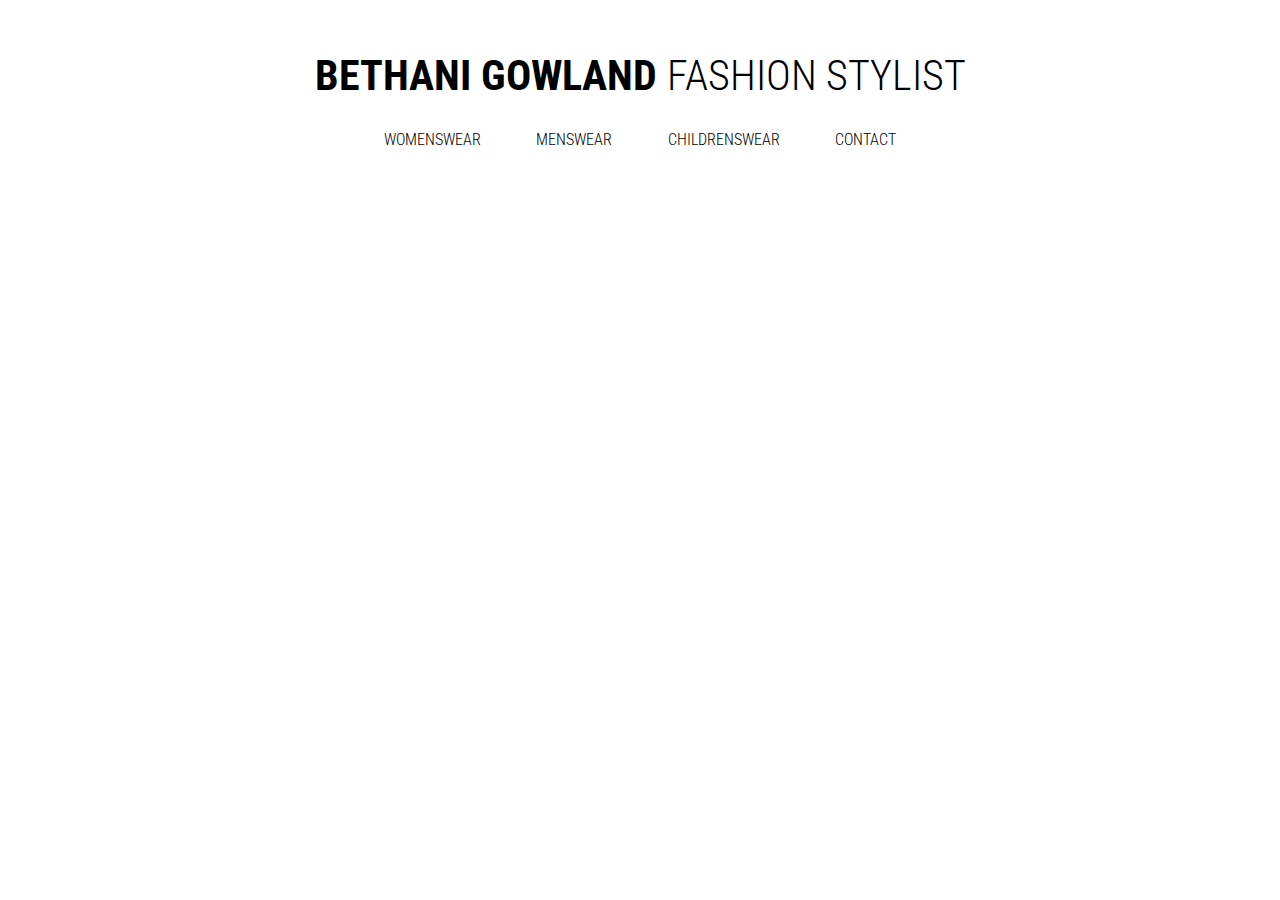
==== index.html @ 9a080d56 "Add files via upload" ====
<!DOCTYPE html>
<html lang="en">

<head>
    <meta charset="UTF-8">
    <meta name="viewport" content="width=device-width, initial-scale=1.0">
    <title>Document</title>
    <link rel="stylesheet" href="style.css">
    <script>
        window.onscroll = function () {
            scrollFunction();
        };

        function scrollFunction() {
            if (
                document.body.scrollTop > 600 ||
                document.documentElement.scrollTop > 600
            ) {
                document.getElementById("smallnavbar").style.visibility = "visible";
                document.getElementById("smalllogo").style.visibility = "visible";
                document.getElementById("smallnavbar").style.opacity = "1";
                document.getElementById("smalllogo").style.opacity = "1";
            } else {
                document.getElementById("smallnavbar").style.visibility = "hidden";
                document.getElementById("smalllogo").style.visibility = "hidden";
                document.getElementById("smallnavbar").style.opacity = "0";
                document.getElementById("smalllogo").style.opacity = "0";
            }
        }
    </script>
</head>

<body>
    <nav>
        <div class="logo"><h1>BETHANI GOWLAND <span> FASHION STYLIST</span></h1></div>
        <input type="checkbox" id="drop-menu" />
        <label for="drop-menu" class="toggle" id='main-toggle'><span class="nav-icon"></span></label>
        <ul>
            <li><a href="#">womenswear</a></li>
            <li><a href="#">menswear</a></li>
            <li><a href="#">childrenswear</a></li>
            <li><a href="#">contact</a></li>
        </ul>
    </nav>
    <div class="photo-container homepage">

        <div class="photo-column">
            <div class="photo">
                <img src="assets/landing-page/bethani-fashion-stylist-editorial-gowland-sicky-bintou.jpg" alt="" class="image">
                <a href="#" class="overlay">
                    <h3 class="text">SICKY MAGAZINE<br><span>BINTOU</span></h3>
                </a>
            </div>
            <div class="photo">
                <img src="assets/landing-page/bethani-gowland-fashion-stylist-editorial-cake-desert-rose.jpg" alt="" class="image">
                <a href="#" class="overlay">
                    <h3 class="text">SICKY MAGAZINE<br><span>BINTOU</span></h3>
                </a>
            </div>
            <div class="photo">
                <img src="assets/landing-page/bethani-gowland-fashion-stylist-ellesse.jpg" alt="" class="image">
                <a href="#" class="overlay">
                    <h3 class="text">SICKY MAGAZINE<br><span>BINTOU</span></h3>
                </a>
            </div>
            <div class="photo extra-img">
                <img src="assets/landing-page/yeti-bethani-gowland-fashion-stylist.jpg" alt="" class="image">
                <a href="#" class="overlay">
                    <h3 class="text">SICKY MAGAZINE<br><span>BINTOU</span></h3>
                </a>
            </div>
        </div>


        <div class="photo-column">
            <div class="photo">
                <img src="assets/landing-page/bethani-gowland-fashion-stylist-hunger-magazine.JPG" alt="" class="image">
                <a href="#" class="overlay">
                    <h3 class="text">SICKY MAGAZINE<br><span>BINTOU</span></h3>
                </a>
            </div>
            <div class="photo">
                <img src="assets/landing-page/bethani-gowland-fashion-stylist-money.jpg" alt="" class="image">
                <a href="#" class="overlay">
                    <h3 class="text">SICKY MAGAZINE<br><span>BINTOU</span></h3>
                </a>
            </div>
            <div class="photo">
                <img src="assets/landing-page/cake-desert-rose.jpg" alt="" class="image">
                <a href="#" class="overlay">
                    <h3 class="text">SICKY MAGAZINE<br><span>BINTOU</span></h3>
                </a>
            </div>
            <div class="photo extra-img">
                <img src="assets/landing-page/soccer-bible-umpers-for-goalposts.JPG" alt="" class="image">
                <a href="#" class="overlay">
                    <h3 class="text">SICKY MAGAZINE<br><span>BINTOU</span></h3>
                </a>
            </div>
        </div>

        <div class="photo-column">
            <div class="photo">
                <img src="assets/landing-page/ellesse-liam-hodges-bethani-gowland-fashion-stylist.jpg" alt="" class="image">
                <a href="#" class="overlay">
                    <h3 class="text">SICKY MAGAZINE<br><span>BINTOU</span></h3>
                </a>
            </div>
            <div class="photo">
                <img src="assets/landing-page/cake-magazine-2.jpg" alt="" class="image">
                <a href="#" class="overlay">
                    <h3 class="text">SICKY MAGAZINE<br><span>BINTOU</span></h3>
                </a>
            </div>
            <div class="photo">
                <img src="assets/landing-page/disorder-day-in-the-neighbourhood.jpg" alt="" class="image">
                <a href="#" class="overlay">
                    <h3 class="text">SICKY MAGAZINE<br><span>BINTOU</span></h3>
                </a>
            </div>
            
            <div class="photo extra-img">
                <img src="assets/landing-page/french-fries-magazine.jpg" alt="" class="image">
                <a href="#" class="overlay">
                    <h3 class="text">SICKY MAGAZINE<br><span>BINTOU</span></h3>
                </a>
            </div>
        </div>

        <div class="photo-column fourth-column">
            <div class="photo">
                <img src="assets/landing-page/french-fries-magazine.jpg" alt="" class="image">
                <a href="#" class="overlay">
                    <h3 class="text">SICKY MAGAZINE<br><span>BINTOU</span></h3>
                </a>
            </div>
            <div class="photo">
                <img src="assets/landing-page/soccer-bible-umpers-for-goalposts.JPG" alt="" class="image">
                <a href="#" class="overlay">
                    <h3 class="text">SICKY MAGAZINE<br><span>BINTOU</span></h3>
                </a>
            </div>
            <div class="photo">
                <img src="assets/landing-page/yeti-bethani-gowland-fashion-stylist.jpg" alt="" class="image">
                <a href="#" class="overlay">
                    <h3 class="text">SICKY MAGAZINE<br><span>BINTOU</span></h3>
                </a>
            </div>
        </div>
    </div>
</body>

</html>
---- style.css ----
@import url('https://fonts.googleapis.com/css2?family=Roboto+Condensed:ital,wght@0,300;0,400;0,700;1,300;1,400;1,700&family=Roboto:ital,wght@0,100;0,300;0,400;0,500;0,700;0,900;1,100;1,300;1,400;1,500;1,700;1,900&display=swap');

* {
    padding: 0;
    margin: 0;
}

body {
    font-family: 'Roboto Condensed', sans-serif;
}
a, a:link, a:visited, a:active {
    text-decoration: none;
    color: black;
    font-size: 16px;
    text-transform: uppercase;
    font-weight: 300;
}
h1 {
    font-size: 42px;
    text-align: center;
    padding: 1vw 0 0 0;
    margin: 0;
}



/* NAVBAR
---------------------------------------- */

nav {
    width: 100%;
    padding: 3vw 0 2vw 0;
    display: table;
    margin: 0 auto;
}
nav .logo {
    margin: auto;
}
nav .logo span {
    font-weight: 300;
}
#drop-menu {
    display: none;
    }
nav ul {
    list-style: none;
    margin: 30px auto;
    text-align: center;
}
nav ul li {
    margin: 0 2vw;
    display: inline;
}
.photo-container {
    width: 100%;
    padding: 0;
    display: flex;
    justify-content: center;
}
.photo-container .photo-column {
    margin: 0 1vw;
    width: 21.5vw;
}
.photo-container .photo-column .photo {
    width: 100%;
    position: relative;
    margin-bottom: 2vw;
    overflow: hidden;
}
.photo-container .photo-column .photo img {
    width: 100%;
    height: auto;
    display: block;
    transition: transform .3s ease-in-out;
}
.photo-container .photo-column .photo .overlay {
    position: absolute;
    top: 0;
    bottom: 0;
    left: 0;
    right: 0;
    height: 100%;
    width: 100%;
    opacity: 0;
    transition: .5s ease;
    background-color: rgba(255, 255, 255, 0.4);
}

.photo-container .photo-column .photo:hover .overlay {
    opacity: 1;
}

.photo-container .photo-column .photo:hover img {
    transform: scale(1.4,1.4);
}

.photo-container .photo-column .photo .overlay .text {
    text-align: center;
    padding: 0.5vw;
    font-family: 'Roboto Condensed';
    color: black;
    font-size: 18px;
    width: 55%;
    background: white;
    font-weight: 700;
    position: absolute;
    top: 46%;
    left: 50%;
    -ms-transform: translate(-50%, -50%);
    transform: translate(-50%, -50%);
    transition: font-size .3s ease-in-out;
}

.photo-container .photo-column .photo .overlay .text span {
    font-weight: 400;
}

.photo-container .photo-column .extra-img {
    display: none;
}
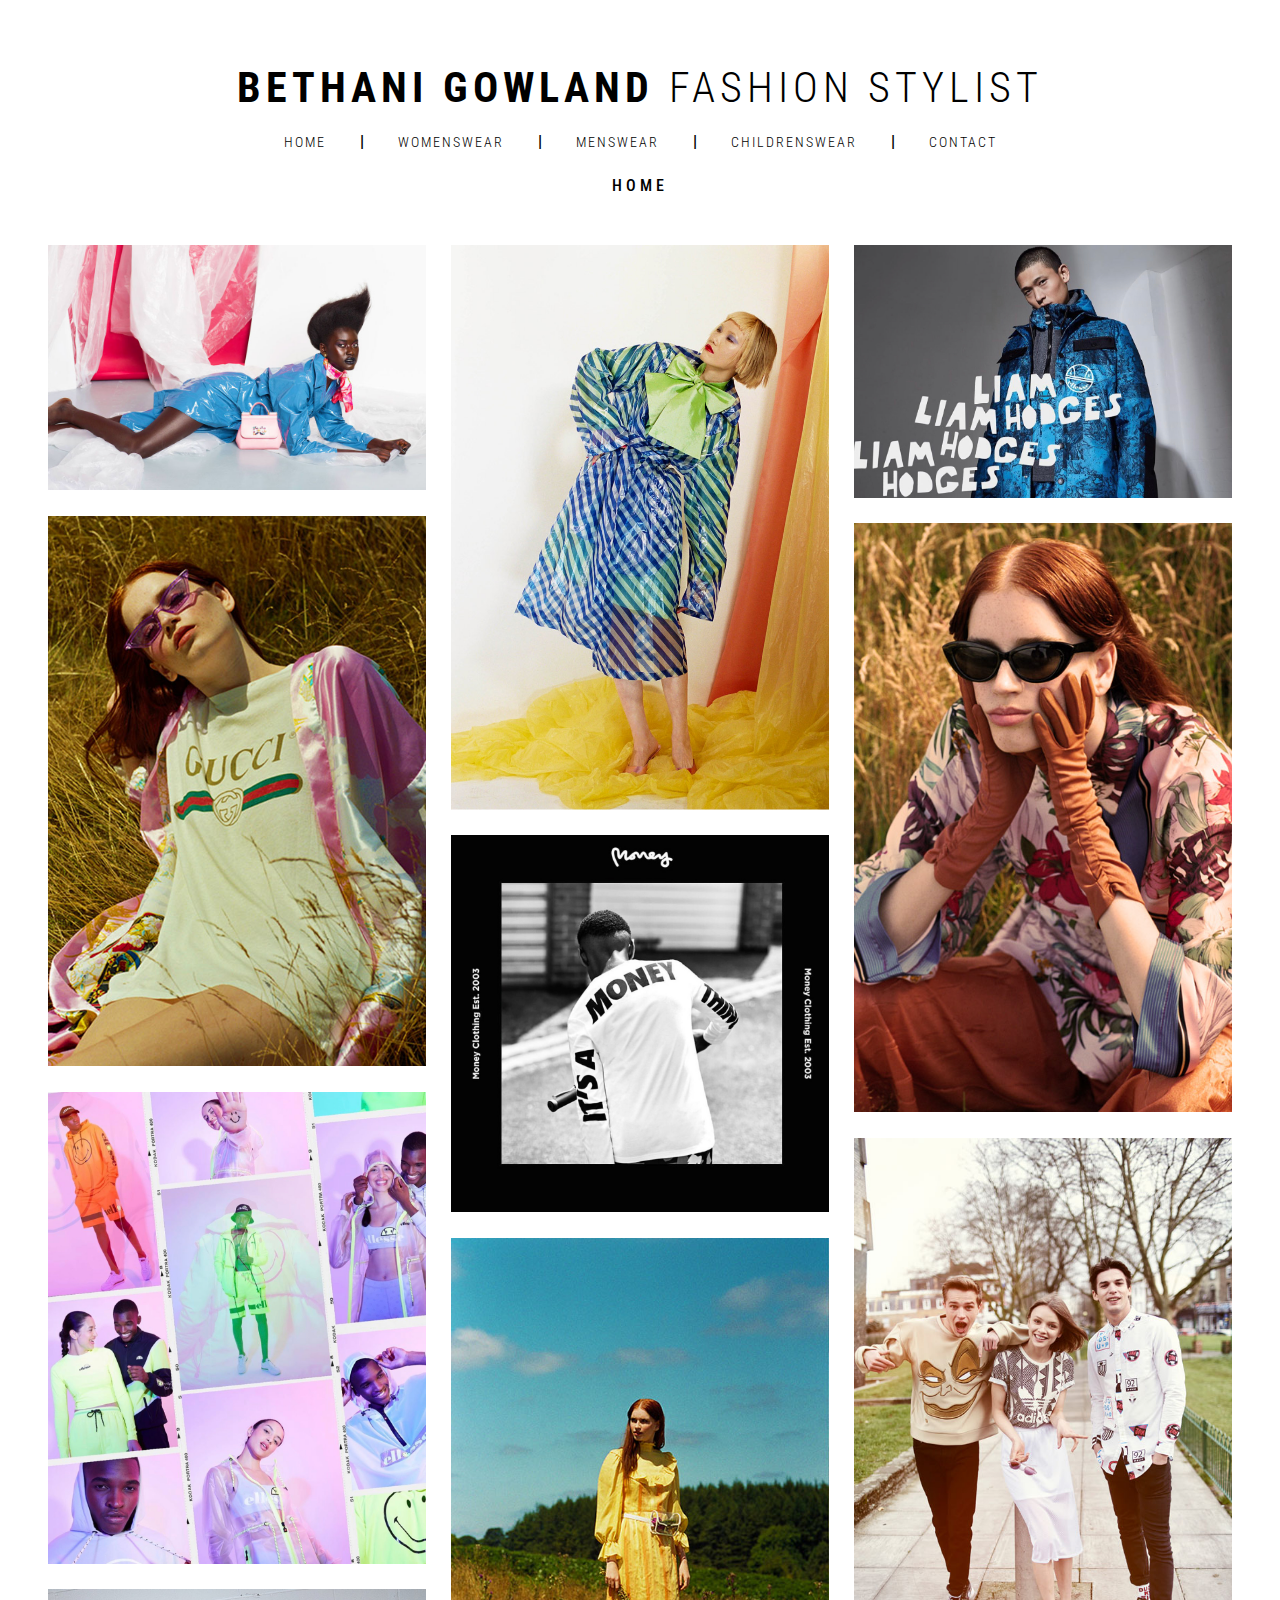
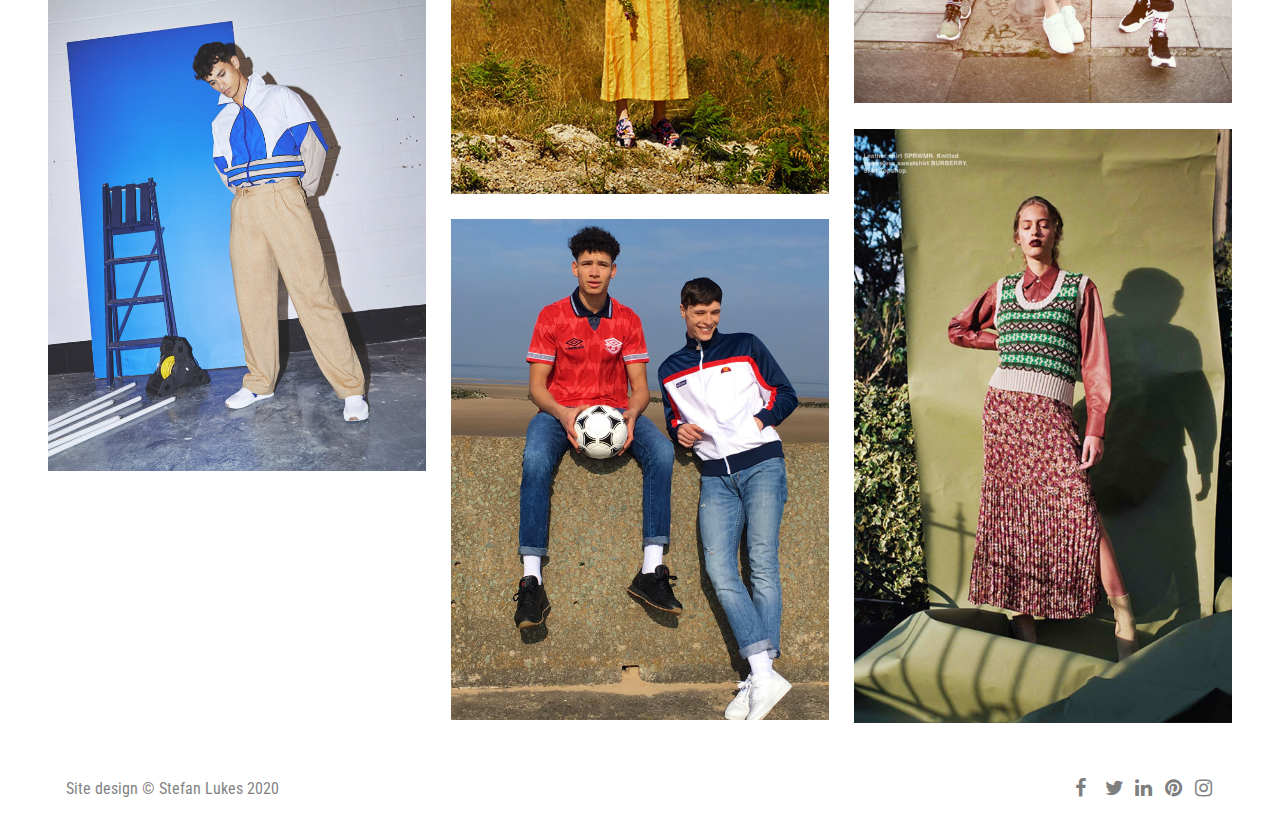
==== commit 5e21d940: "Add files via upload" ====
--- a/index.html
+++ b/index.html
@@ -4,8 +4,13 @@
 <head>
     <meta charset="UTF-8">
     <meta name="viewport" content="width=device-width, initial-scale=1.0">
-    <title>Document</title>
+    <title>Bethani Gowland Fashion Stylist | Homepage</title>
+    <meta name="description" content="Bethani Gowland is a Manchester based fashion stylist.">
     <link rel="stylesheet" href="style.css">
+    <link rel="stylesheet" href="https://cdnjs.cloudflare.com/ajax/libs/font-awesome/4.7.0/css/font-awesome.min.css">
+    <link rel="icon" 
+      type="image/png" 
+      href="assets/favicon.png">
     <script>
         window.onscroll = function () {
             scrollFunction();
@@ -31,28 +36,66 @@
 </head>
 
 <body>
+
+    <!-- NAVIGATION
+    ---------------------------------- -->
     <nav>
-        <div class="logo"><h1>BETHANI GOWLAND <span> FASHION STYLIST</span></h1></div>
+        <div class="logo">
+            <h1>BETHANI GOWLAND <span> FASHION STYLIST</span></h1>
+        </div>
         <input type="checkbox" id="drop-menu" />
-        <label for="drop-menu" class="toggle" id='main-toggle'><span class="nav-icon"></span></label>
+        <label for="drop-menu" class="toggle" id='menu-toggle'>MENU</label>
         <ul>
-            <li><a href="#">womenswear</a></li>
-            <li><a href="#">menswear</a></li>
-            <li><a href="#">childrenswear</a></li>
+            <li><a href="index.html">home</a></li>
+            <li class="divider">|</li>
+            <li><a href="womenswear.html">womenswear</a></li>
+            <li class="divider">|</li>
+            <li><a href="menswear.html">menswear</a></li>
+            <li class="divider">|</li>
+            <li><a href="childrenswear.html">childrenswear</a></li>
+            <li class="divider">|</li>
             <li><a href="#">contact</a></li>
         </ul>
     </nav>
+
+    <nav id="smallnavbar">
+        <div class="logo" id="smalllogo">
+            <h1>BETHANI GOWLAND</h1>
+        </div>
+        <input type="checkbox" id="drop-menu-2" />
+        <label for="drop-menu-2" class="toggle" id='menu-toggle-2'>MENU</label>
+        <ul>
+            <li><a href="index.html">home</a></li>
+            <li><a href="womenswear.html">womenswear</a></li>
+            <li><a href="menswear.html">menswear</a></li>
+            <li><a href="childrenswear.html">childrenswear</a></li>
+            <li><a href="#">contact</a></li>
+        </ul>
+        <div class="social">
+            <a href="https://www.facebook.com/bethani.fashionstylist/" target="blank" class="fa fa-facebook"></a>
+            <a href="https://twitter.com/bethanig?lang=en" target="blank" class="fa fa-twitter"></a>
+            <a href="https://uk.linkedin.com/in/bethani-gowland-294a5137" target="blank" class="fa fa-linkedin"></a>
+            <a href="https://uk.pinterest.com/bethani1988/" target="blank" class="fa fa-pinterest"></a>
+            <a href="https://www.instagram.com/bethani_stylist/" target="blank" class="fa fa-instagram"></a>
+        </div>
+    </nav>
+    <div class="title"><h3>HOME</h3></div>
+
+    <!-- PAGE CONTENT
+    ---------------------------------- -->
     <div class="photo-container homepage">
 
         <div class="photo-column">
             <div class="photo">
-                <img src="assets/landing-page/bethani-fashion-stylist-editorial-gowland-sicky-bintou.jpg" alt="" class="image">
-                <a href="#" class="overlay">
-                    <h3 class="text">SICKY MAGAZINE<br><span>BINTOU</span></h3>
-                </a>
-            </div>
-            <div class="photo">
-                <img src="assets/landing-page/bethani-gowland-fashion-stylist-editorial-cake-desert-rose.jpg" alt="" class="image">
+                <img src="assets/landing-page/bethani-fashion-stylist-editorial-gowland-sicky-bintou.jpg" alt=""
+                    class="image">
+                <a href="#" class="overlay">
+                    <h3 class="text">SICKY MAGAZINE<br><span>BINTOU</span></h3>
+                </a>
+            </div>
+            <div class="photo">
+                <img src="assets/landing-page/bethani-gowland-fashion-stylist-editorial-cake-desert-rose.jpg" alt=""
+                    class="image">
                 <a href="#" class="overlay">
                     <h3 class="text">SICKY MAGAZINE<br><span>BINTOU</span></h3>
                 </a>
@@ -101,7 +144,8 @@
 
         <div class="photo-column">
             <div class="photo">
-                <img src="assets/landing-page/ellesse-liam-hodges-bethani-gowland-fashion-stylist.jpg" alt="" class="image">
+                <img src="assets/landing-page/ellesse-liam-hodges-bethani-gowland-fashion-stylist.jpg" alt=""
+                    class="image">
                 <a href="#" class="overlay">
                     <h3 class="text">SICKY MAGAZINE<br><span>BINTOU</span></h3>
                 </a>
@@ -118,7 +162,7 @@
                     <h3 class="text">SICKY MAGAZINE<br><span>BINTOU</span></h3>
                 </a>
             </div>
-            
+
             <div class="photo extra-img">
                 <img src="assets/landing-page/french-fries-magazine.jpg" alt="" class="image">
                 <a href="#" class="overlay">
@@ -148,6 +192,22 @@
             </div>
         </div>
     </div>
+
+
+
+    <!-- FOOTER
+    ---------------------------------- -->
+    <div class="footer">
+        <p>Site design © Stefan Lukes 2020</p>
+        <div class="social">
+            <a href="https://www.facebook.com/bethani.fashionstylist/" target="blank" class="fa fa-facebook"></a>
+            <a href="https://twitter.com/bethanig?lang=en" target="blank" class="fa fa-twitter"></a>
+            <a href="https://uk.linkedin.com/in/bethani-gowland-294a5137" target="blank" class="fa fa-linkedin"></a>
+            <a href="https://uk.pinterest.com/bethani1988/" target="blank" class="fa fa-pinterest"></a>
+            <a href="https://www.instagram.com/bethani_stylist/" target="blank" class="fa fa-instagram"></a>
+        </div>
+    </div>
+
 </body>
 
 </html>--- a/style.css
+++ b/style.css
@@ -11,15 +11,24 @@
 a, a:link, a:visited, a:active {
     text-decoration: none;
     color: black;
-    font-size: 16px;
+    font-size: 14px;
     text-transform: uppercase;
     font-weight: 300;
+    letter-spacing: 2px;
+    padding-bottom: 5px;
+    border-bottom: transparent 1px solid;
+    transition: all 0.3s ease;
+}
+a:hover,
+a:active {
+    border-bottom: black 1px solid;
 }
 h1 {
     font-size: 42px;
     text-align: center;
     padding: 1vw 0 0 0;
     margin: 0;
+    letter-spacing: 5px;
 }
 
 
@@ -29,28 +38,158 @@
 
 nav {
     width: 100%;
-    padding: 3vw 0 2vw 0;
+    padding: 50px 0 5px 0;
     display: table;
     margin: 0 auto;
 }
+#drop-menu,
+#drop-menu-2 {
+    display: none;
+}
 nav .logo {
     margin: auto;
 }
 nav .logo span {
     font-weight: 300;
 }
-#drop-menu {
-    display: none;
-    }
 nav ul {
     list-style: none;
-    margin: 30px auto;
+    margin: 20px auto;
     text-align: center;
 }
 nav ul li {
-    margin: 0 2vw;
     display: inline;
 }
+nav ul .divider {
+    margin: 0 30px;
+    font-weight: 900;
+}
+#menu-toggle {
+    display: block;
+    cursor: pointer;
+    font-size: 14px;
+    letter-spacing: 5px;
+    font-weight: 300;
+}
+#menu-toggle-2 {
+    font-size: 14px;
+    letter-spacing: 5px;
+    float: right;
+    margin-right: 4vw;
+    font-weight: 300;
+    cursor: pointer;
+}
+
+#smallnavbar {
+    display: none;
+    visibility: hidden;
+    padding: 10px 0;
+    position: fixed;
+    top: 0;
+    z-index: 10;
+    background: white;
+    transition: all 0.4s ease-in-out;
+    box-shadow: 0 0 1em rgb(0, 0, 0, .2);
+}
+#smalllogo {
+    float: left;
+    margin-left: 4vw;
+}
+#smalllogo h1 {
+    font-size: 14px;
+    padding: 0;
+}
+#smallnavbar ul {
+    float: left;
+    text-align: left;
+    margin-left: 4vw;
+}
+#smallnavbar ul li a {
+    font-size: 14px;
+}
+#smallnavbar ul .divider {
+    display: none;
+}
+#smallnavbar .social {
+    margin-right: 4vw;
+    position: absolute;
+    right: 4vw;
+    bottom: 5vw;
+    visibility: hidden;
+    opacity: 0;
+    transition: all .4s ease-in-out;
+}
+#smallnavbar .social a {
+    opacity: 1 !important;
+}
+.title {
+    width: 100%;
+    text-align: center;
+    margin-bottom: 50px;
+    font-size: 14px;
+    letter-spacing: 4px;
+    }
+.title h3 {
+    font-weight: 500;
+}
+
+/* FOOTER
+---------------------------------------- */
+
+.footer {
+    display: flex;
+    justify-content: space-between;
+    align-items: center;
+    padding: 30px 66px;
+    }
+
+.footer p {
+    opacity: 0.5;
+}
+
+.fa {
+    padding: 0 7px !important;
+    font-size: 20px !important;
+    color: black;
+    width: 12px;
+    height: 10px;
+    opacity: 0.5;
+    border-bottom: none !important;
+    transition: all 0.3s ease-in-out;
+  }
+.fa:hover {
+    opacity: 1;
+    border-bottom: none !important;
+}
+.fa:hover .fa-facebook {
+    color: #3B5998;
+}
+.fa:hover  .fa-twitter {
+    color: #55ACEE;
+}
+.fa:hover .fa-linkedin {
+    color: #007bb5;
+}
+.fa:hover .fa-pinterest {
+    color: #cb2027;
+}
+.fa:hover .fa-pinterest {
+    color: #125688;
+}
+
+@media (max-width: 600px) {
+    .footer {
+        flex-direction: column-reverse;
+    }
+    .footer .social {
+        margin-bottom: 10px;
+    }
+}
+
+
+/* LANDING AND SECTION PAGES
+---------------------------------------- */
+
 .photo-container {
     width: 100%;
     padding: 0;
@@ -99,8 +238,7 @@
     padding: 0.5vw;
     font-family: 'Roboto Condensed';
     color: black;
-    font-size: 18px;
-    width: 55%;
+    font-size: 16px;
     background: white;
     font-weight: 700;
     position: absolute;
@@ -118,4 +256,132 @@
 .photo-container .photo-column .extra-img {
     display: none;
 }
-
+.photo-container-3-col,
+.photo-container-1-col {
+    display: none;
+}
+
+
+/* MEDIA QUERIES
+---------------------------------------- */
+
+@media (max-width: 1300px) {
+    .photo-container .photo-column .extra-img {
+        display: block;
+    }
+    .photo-container .fourth-column {
+        display: none;
+    }
+    .photo-container .photo-column {
+        width: 29.5vw;
+    }
+    .photo-container-3-col {
+        display: flex;
+    }
+    .photo-container-4-col,
+    .photo-container-1-col {
+        display: none;
+    }
+    .photo-container .photo-column .photo .overlay .text {
+        font-size: 14px;
+    }
+}
+@media (max-width: 1150px) {
+    h1 {
+        font-size: 36px;
+    }
+    a, a:link, a:visited, a:active {
+        font-size: 14px;
+    }
+}
+@media (max-width: 950px) {
+    nav {
+        padding: 50px 0 30px 0;
+    }
+    h1 {
+        font-size: 26px;
+    }
+    nav ul {
+        float:none;
+        max-height: 0;
+        clear: both;
+        overflow-y: hidden;
+        margin: 0;
+        transition: max-height 0.5s ease-in-out;
+    }
+    #drop-menu:checked~ul,
+    #drop-menu-2:checked~ul {
+        display: block;
+        max-height: 700px;
+        width: 100%;
+    }
+    nav ul .divider {
+        display: none;
+    }
+    nav ul li {
+        display: block;
+        margin: 15px 0;
+    }
+    #menu-toggle {
+        margin-top: 10px;
+        text-align: center;
+    }
+    .title {
+        display: none;
+    }
+}
+@media (min-width: 950px) {
+    #menu-toggle {
+        display: none;
+        }
+}
+@media (max-width: 750px) {
+    nav {
+        padding: 25px 0 20px 0;
+    }
+    .photo-container {
+        display: unset;
+    }
+    .photo-container-1-col {
+        display: unset;
+    }
+    .photo-container-3-col,
+    .photo-container-4-col {
+        display: none;
+    }
+    .photo-container .photo-column {
+        width: 90%;
+        margin: auto;
+    }
+    .photo-container .photo-column .photo {
+        margin-bottom: 4vw;
+    }
+    h1 {
+        font-size: 24px;
+    }
+    .photo-container .photo-column .photo .overlay .text {
+        font-size: 20px;
+    }
+    .photo-container .photo-column .photo .overlay .text span {
+        font-weight: 300;
+    }
+    #smallnavbar {
+        display: unset;
+    }
+    #drop-menu-2:checked~div {
+        visibility: visible;
+        opacity: 1;
+    }
+}
+@media (max-width: 600px) {
+    h1 { font-size: 3.5vw; }
+    nav { padding: 15px 0; }
+    .photo-container .photo-column .photo .overlay .text { 
+        font-size: 3vw;
+        letter-spacing: 4px;
+     }
+     #menu-toggle {
+        margin-top: 12px;
+        width: 100%;
+     }
+}